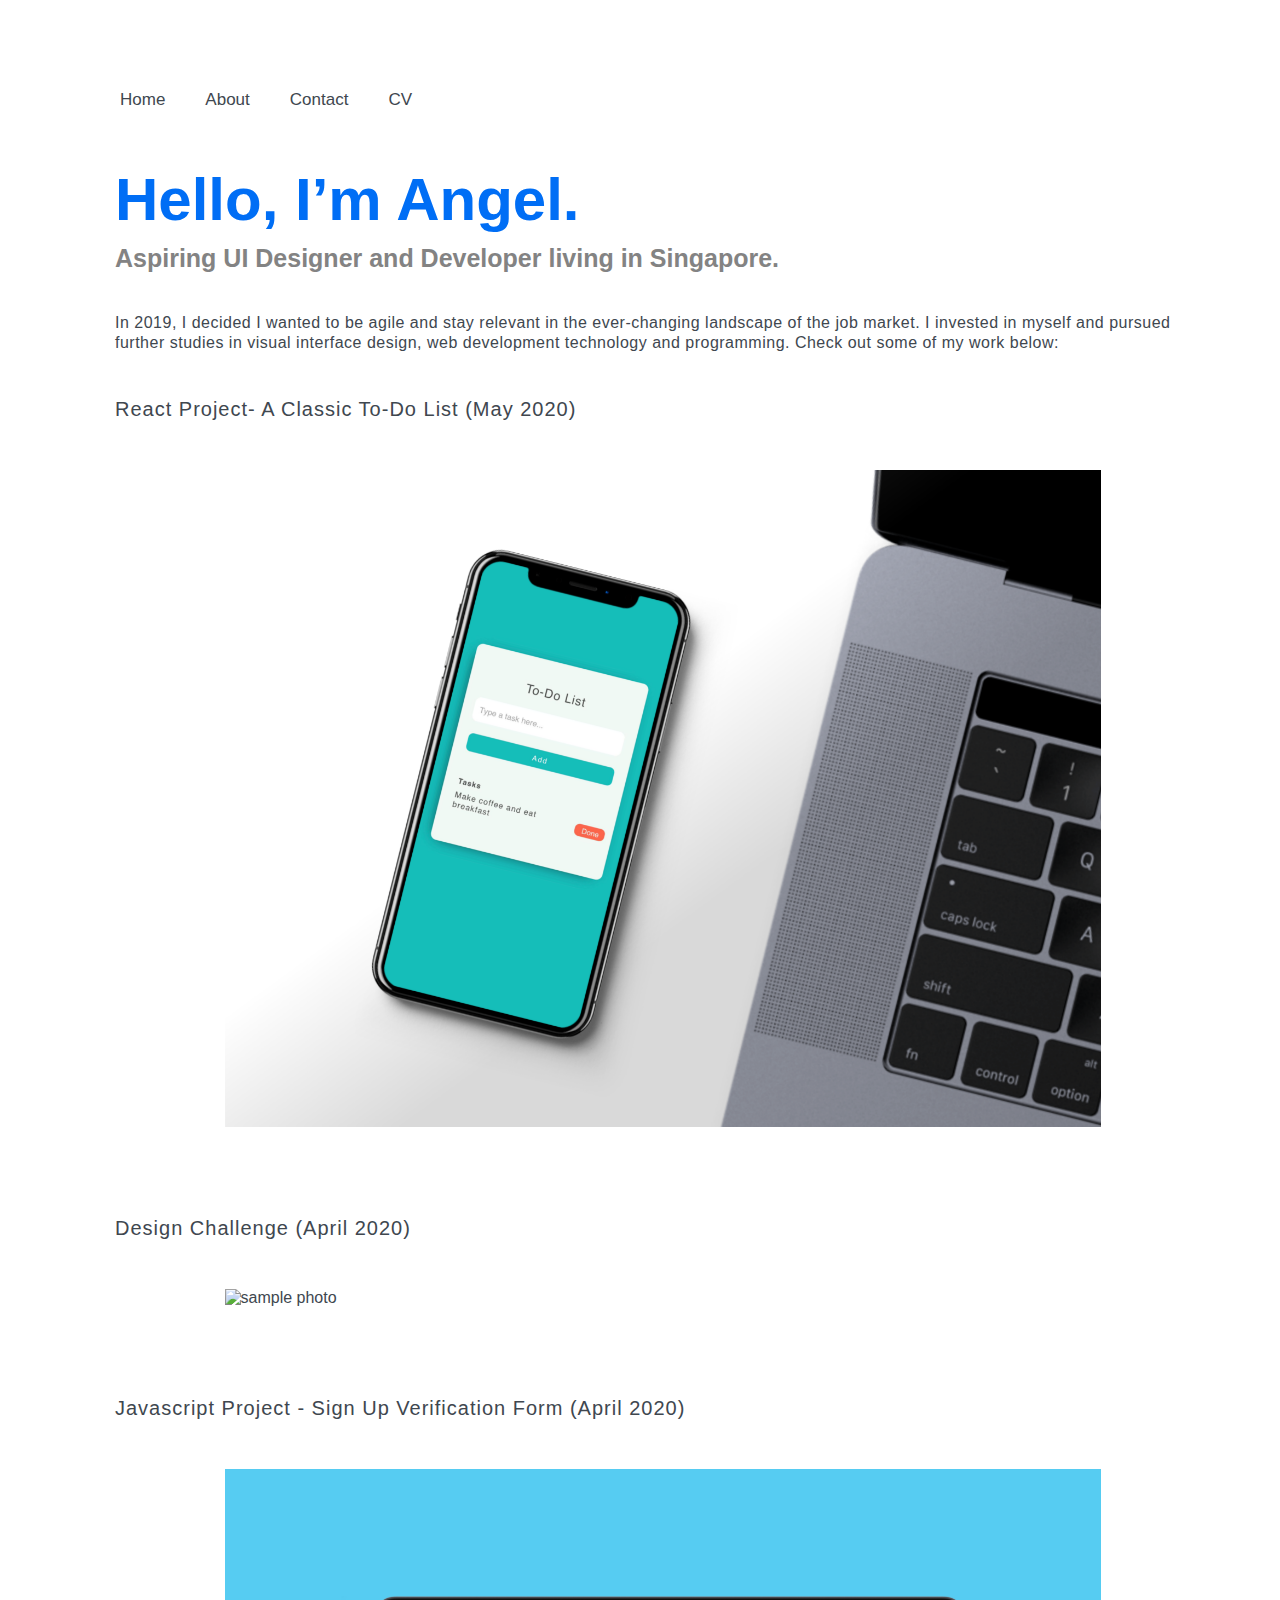
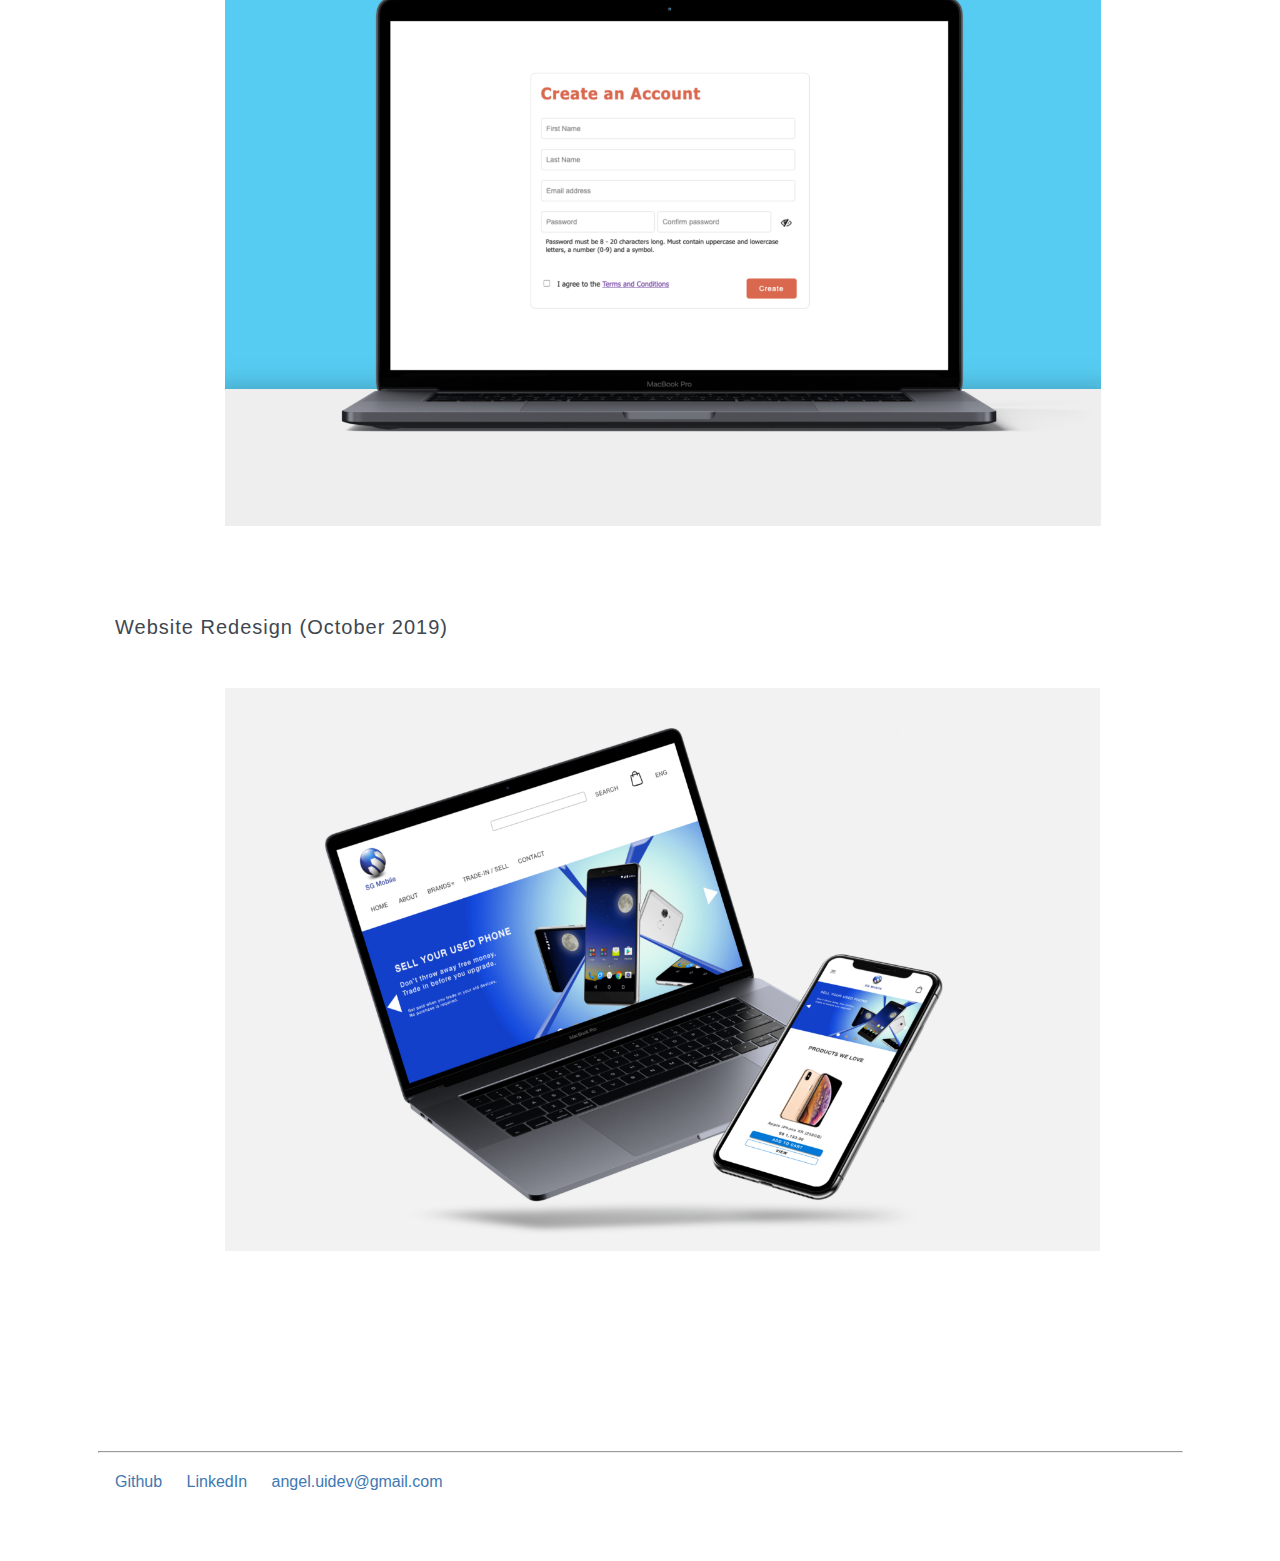
==== index.html @ 23d8b573 "first commit" ====
<!DOCTYPE html>
<html lang="en">
<head>
    <meta charset="UTF-8">
    <meta name="viewport" content="width=device-width, initial-scale=1.0">
    <meta http-equiv="X-UA-Compatible" content="ie=edge">
    <link rel="stylesheet" href="style.css">
    <title>Angel's Projects</title>
</head>
<body>
    <div class="main-container">
        <!-- Home - Navigation -->
     <header class=topnav>
            <label for="toggle">&#9776;</label>
            <input type="checkbox" id="toggle"/>
            <div class="menu">
                    <a href="index.html">Home</a>
                    <a href="about.html">About</a>
                    <a href="https://www.linkedin.com/in/angel-ramirez-757218a1/" target="_blank">Contact</a>
                    <a href="Angel-Ramirez-CV.pdf" download="CV" target="_blank">CV</a>
            </div>
        </header>
    
        <!-- Home - Brief About Headline -->
        <h1>Hello, I’m Angel.</h1>
    
        <!-- Home - Brief About sub headline -->
        <h3>Aspiring UI Designer and Developer living in Singapore.</h3>
        <h4>In 2019, I decided I wanted to be agile and stay relevant in the ever-changing landscape of the job market. I invested in myself and pursued further studies in visual interface design, web development technology and programming. Check out some of my work below:</h4>
        <!-- <a href="https://www.linkedin.com/in/angel-ramirez-757218a1/" target="blank" class="get-in-touch">Get in touch!</a>
     -->
        <!-- Home - Projects -->
        <div class="before-footer">

            <!-- React -->
            <h5><a href="To-do.html" target="_blank">React Project- A Classic To-Do List (May 2020)</a></h5>
            <a href="To-do.html" target="_blank"><img src="Portfolio assets/iphone-x-mockup-scene@2x (1).jpeg" alt="sample photo"></a>

            <!-- UI Design Challenge -->
            <a href="design-challenge.html" target="_blank"><h5>Design Challenge (April 2020)</h5></a>
            <a href="design-challenge.html" target="_blank"><img src="Portfolio assets/Skim - Cover.jpeg" alt="sample photo"></a>

            <!-- Javascript -->
            <a href="Sign-up.html" target="blank"><h5>Javascript Project - Sign Up Verification Form (April 2020)</h5></a>
            <a href="Sign-up.html" target="_blank"><img src="Portfolio assets/macbook-pro-mockup-scene@2x.jpeg" alt="sample photo"></a> 

            <!-- Website Redesign -->
            <a href="Sg-mobile.html" target="_blank"><h5>Website Redesign (October 2019)</h5></a>
            <a href="Sg-mobile.html" target="_blank"><img src="Portfolio assets/SG Mobile-poster.jpeg" alt="sample photo"></a>

        </div>
        <!-- Footer -->
        <hr>

        <footer>
                <a href="https://github.com/angeluidev">Github</a>
                <a href="https://www.linkedin.com/in/angel-ramirez-757218a1/">LinkedIn</a>
                <a href="mailto:angel.uidev@gmail.com">angel.uidev@gmail.com</a>
        </footer>
    </div>
</body>
</html>
---- style.css ----
html {
    font-family: sans-serif;
    -ms-text-size-adjust: 100%;
    -webkit-text-size-adjust: 100%;
}

body {
    font-family: Arial, Helvetica, sans-serif;
    margin: 70px;
    padding: 0;
    height: auto;
    color: #40474F;
    display: block;
}

/* Navigation */
.topnav {
    overflow: hidden;
    margin: 30px 0 10px 30px;
}

.topnav a {
    float: left;
    text-align: center;
    padding: 20px 20px;
    text-decoration: none;
    font-size: 17px;
    color: #40474F;
}

.topnav a:visited {
    margin: 0 40px 0 0;
    text-decoration: none;
    line-height: 70px;
    display: none;
}

.topnav a:hover {
    text-decoration: underline;
}

label {
    font-size: 22px;
    display: none;
    width: 26px;
}

#toggle {
    display: none;
}

/* Headline */
h1 {
    width: 80%;
    margin: 35px 45px 10px 45px;
    font-size: 60px;
    color: #006EF5;
}

.project {
    color: #40474F;
}

.project-sub {
    color: #006EF5;
}

p {
    width: 90%;
    margin: 45px;
    letter-spacing: 0.5px;
    line-height: 22px;
    text-align: justify;
    font-size: 17px;
}

h3 {
    margin: 10px 0 40px 45px;
    font-size: 25px;
    color: #838383;
    font-weight: 550;
}

h4 {
    margin-left: 45px;
    font-weight: normal;
    letter-spacing: 0.5px;
    line-height: 20px;
}

ol {
    margin: 30px 0 0 30px;
}

li {
    letter-spacing: 0.8px;
    line-height: 23px;
}

.get-in-touch {
    text-decoration: none;
    margin: 45px;
    font-style: italic;
    color: #006EF5;
}
.get-in-touch:hover {
    text-decoration: underline;
}

/* Contact in About */
.before-footer {
    margin: 20px 0 200px 45px;
    display: block;
}

footer {
    margin: 20px 0 20px 45px;
}
.before-footer a {
    text-decoration: none;
    color: #40474F;
}

.before-footer a:visited {
    text-decoration: none;
}

.before-footer a:hover {
    text-decoration: underline;
}

span {
    font-size: 20px;
    margin: 15px;
}

/* Footer */
hr {
    width: 95%;
    text-align: center;
}

footer a {
    text-decoration: none;
    padding-right: 20px;
    color: #3E78B2;
}

footer a:visited {
    text-decoration: none;
}

footer a:hover {
    text-decoration: underline;
}

/* Projects */

h5 {
    margin-top: 45px;
    font-size: 20px;
    font-weight: normal;
    letter-spacing: 1px;
    line-height: 22px;
}

h5:hover {
    text-decoration: underline;
}

img {
    max-width: 80%;
    height: auto;
    margin: 50px 0 90px 0;
    display: block;
    margin-left: auto;
    margin-right: auto;
    height: auto;
    transition: transform .4s;
}

img:hover {
    transform: scale(1.05);
}

@media only screen and (max-width: 500px) {
    body {
        margin: 8px 12px 8px 8px;
        align-content: center;
        height: auto;
    }

    img {
        display: block;
        margin-left: auto;
        margin-right: auto;
        max-width: 90%;
        /* margin: 50px 10px 20px 15px; */
    }

    label  {
        display: block;
        cursor: pointer;
    }

    .menu {
        text-align: center;
        width: 100%;
        display: none;
    }

    .topnav a{
        display: block;
        float: none;
        border-bottom: 1px solid #EAEAEB;
    }

    #toggle:checked + .menu {
        display: block;
    }

    h1 {
        font-size: 40px;
    }

    h3 {
        font-size: 23px;
        max-width: 85%;
    }

    h5 {
        font-size: 16px;
    }

    h4 {
        font-size: 16px;
        max-width: 85%;
    }

    p {
        max-width: 80%;
        font-size: 15px;
        line-height: 18px;
    }

    footer a {
        display: block;
        margin-top: 10px;
    }

    footer {
        height: 180px;
    }
    .before-footer {
        margin: 20px 0 100px 45px;
    } 

}
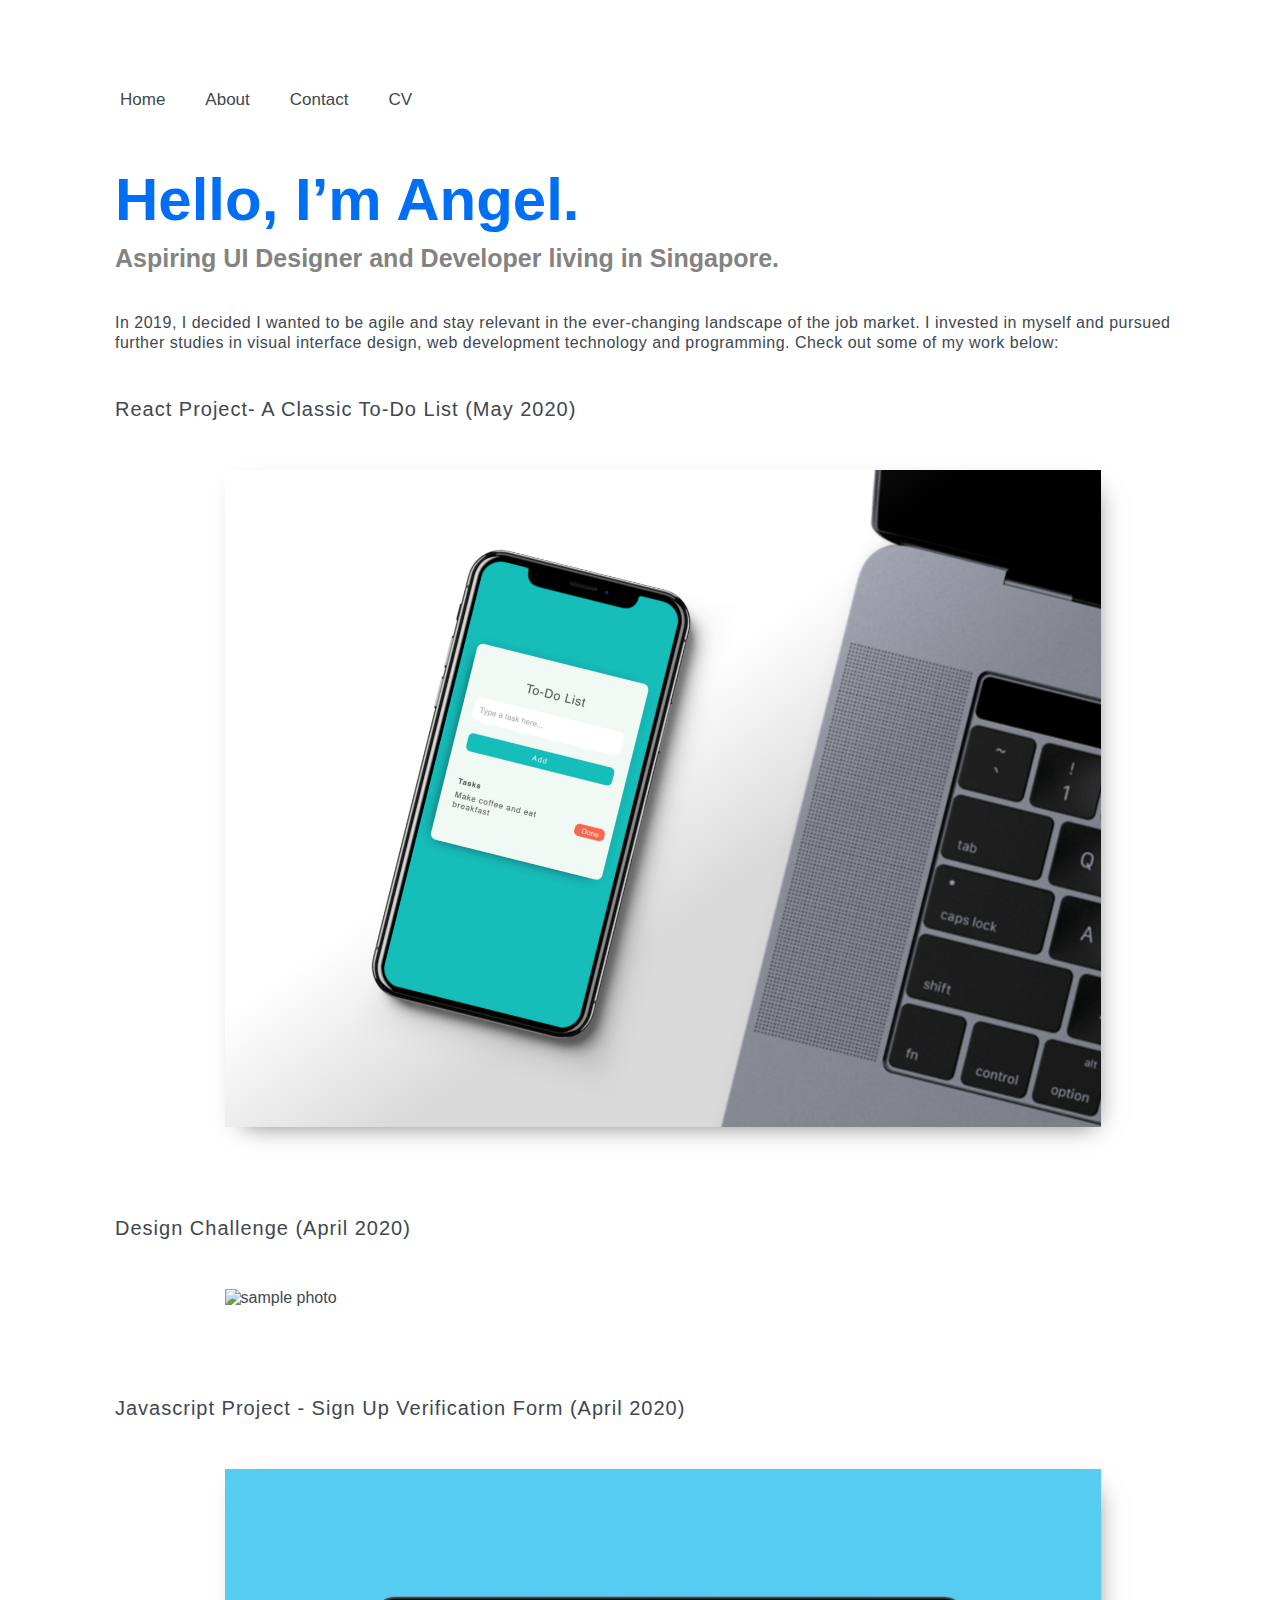
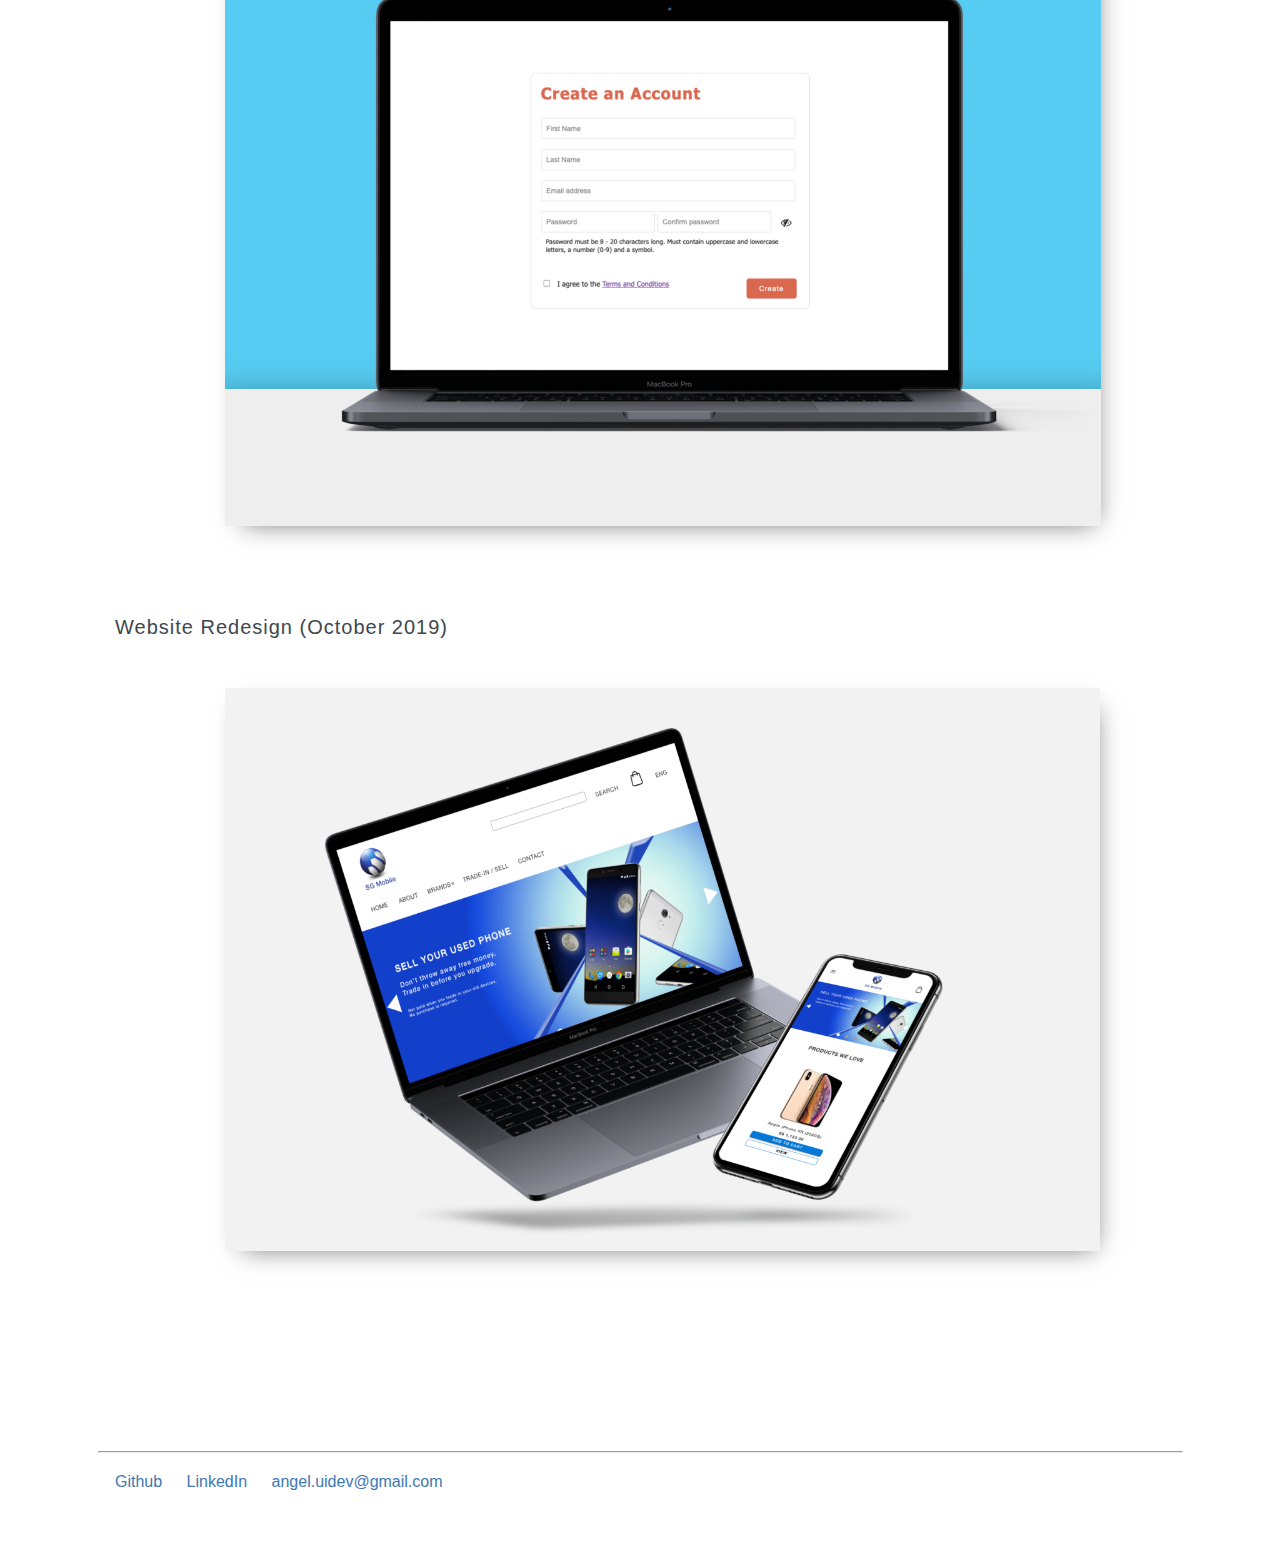
==== commit 15ab24d8: "Change existing files" ====
--- a/index.html
+++ b/index.html
@@ -37,15 +37,15 @@
             <a href="To-do.html" target="_blank"><img src="Portfolio assets/iphone-x-mockup-scene@2x (1).jpeg" alt="sample photo"></a>
 
             <!-- UI Design Challenge -->
-            <a href="design-challenge.html" target="_blank"><h5>Design Challenge (April 2020)</h5></a>
+            <h5><a href="design-challenge.html" target="_blank">Design Challenge (April 2020)</a></h5>
             <a href="design-challenge.html" target="_blank"><img src="Portfolio assets/Skim - Cover.jpeg" alt="sample photo"></a>
 
             <!-- Javascript -->
-            <a href="Sign-up.html" target="blank"><h5>Javascript Project - Sign Up Verification Form (April 2020)</h5></a>
+            <h5><a href="Sign-up.html" target="blank">Javascript Project - Sign Up Verification Form (April 2020)</a></h5>
             <a href="Sign-up.html" target="_blank"><img src="Portfolio assets/macbook-pro-mockup-scene@2x.jpeg" alt="sample photo"></a> 
 
             <!-- Website Redesign -->
-            <a href="Sg-mobile.html" target="_blank"><h5>Website Redesign (October 2019)</h5></a>
+            <h5><a href="Sg-mobile.html" target="_blank">Website Redesign (October 2019)</a></h5>
             <a href="Sg-mobile.html" target="_blank"><img src="Portfolio assets/SG Mobile-poster.jpeg" alt="sample photo"></a>
 
         </div>
--- a/style.css
+++ b/style.css
@@ -70,7 +70,6 @@
     margin: 45px;
     letter-spacing: 0.5px;
     line-height: 22px;
-    text-align: justify;
     font-size: 17px;
 }
 
@@ -177,6 +176,7 @@
     margin-right: auto;
     height: auto;
     transition: transform .4s;
+    box-shadow: 6px 9px 25px -12px rgba(105,105,105,1);
 }
 
 img:hover {
@@ -185,17 +185,19 @@
 
 @media only screen and (max-width: 500px) {
     body {
-        margin: 8px 12px 8px 8px;
-        align-content: center;
-        height: auto;
-    }
-
-    img {
         display: block;
         margin-left: auto;
         margin-right: auto;
-        max-width: 90%;
-        /* margin: 50px 10px 20px 15px; */
+        max-width: 95%;
+        height: auto;
+    }
+
+    img {
+        display: block;
+        margin-left: auto;
+        margin-right: auto;
+        padding: 0;
+        max-width: 85%;
     }
 
     label  {
@@ -221,26 +223,39 @@
 
     h1 {
         font-size: 40px;
+        margin-left: 30px;
     }
 
     h3 {
         font-size: 23px;
         max-width: 85%;
+        margin-left: 30px;
+    }
+
+    .before-footer {
+        padding: 0;
     }
 
     h5 {
-        font-size: 16px;
+        font-size: 15px;
+        max-width: 70%;
     }
 
     h4 {
         font-size: 16px;
         max-width: 85%;
+        margin-left: 30px;
     }
 
     p {
         max-width: 80%;
         font-size: 15px;
         line-height: 18px;
+        margin-left: 30px;
+    }
+
+    ol {
+        max-width: 75%;
     }
 
     footer a {
